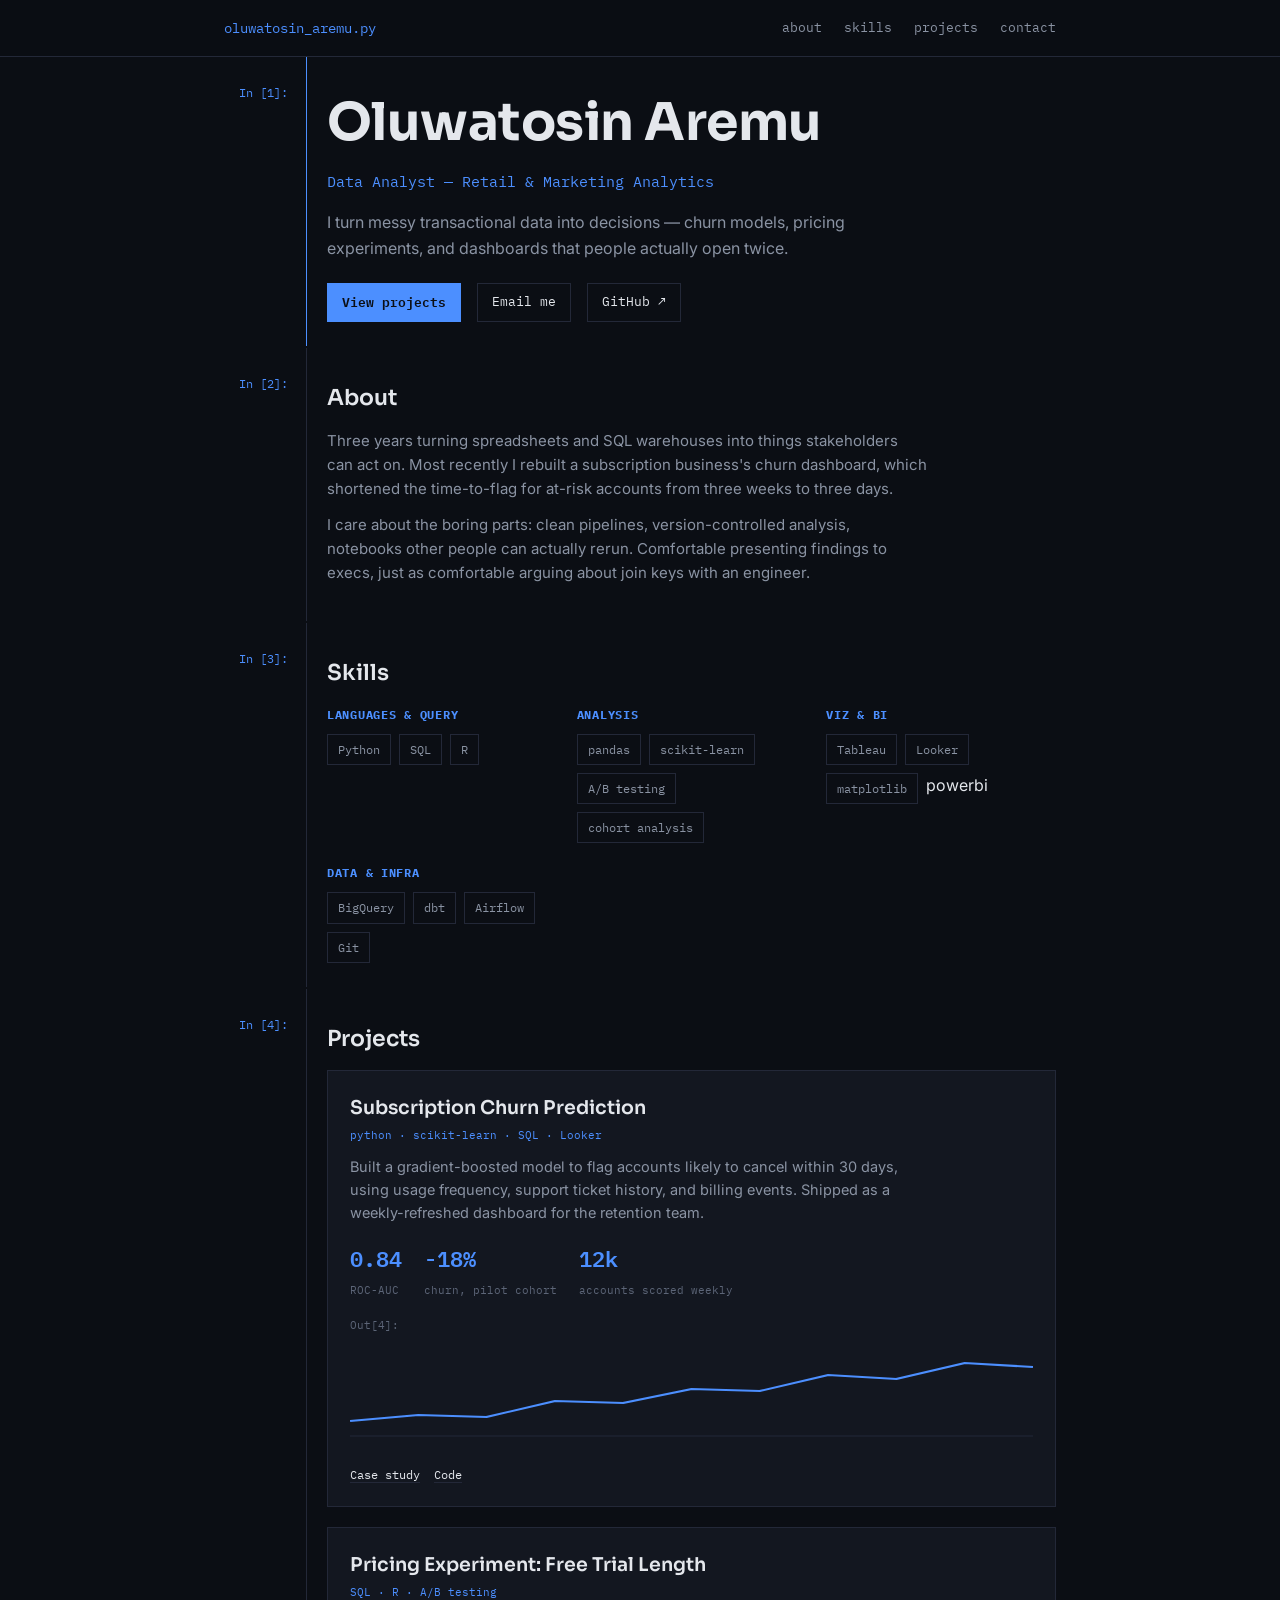
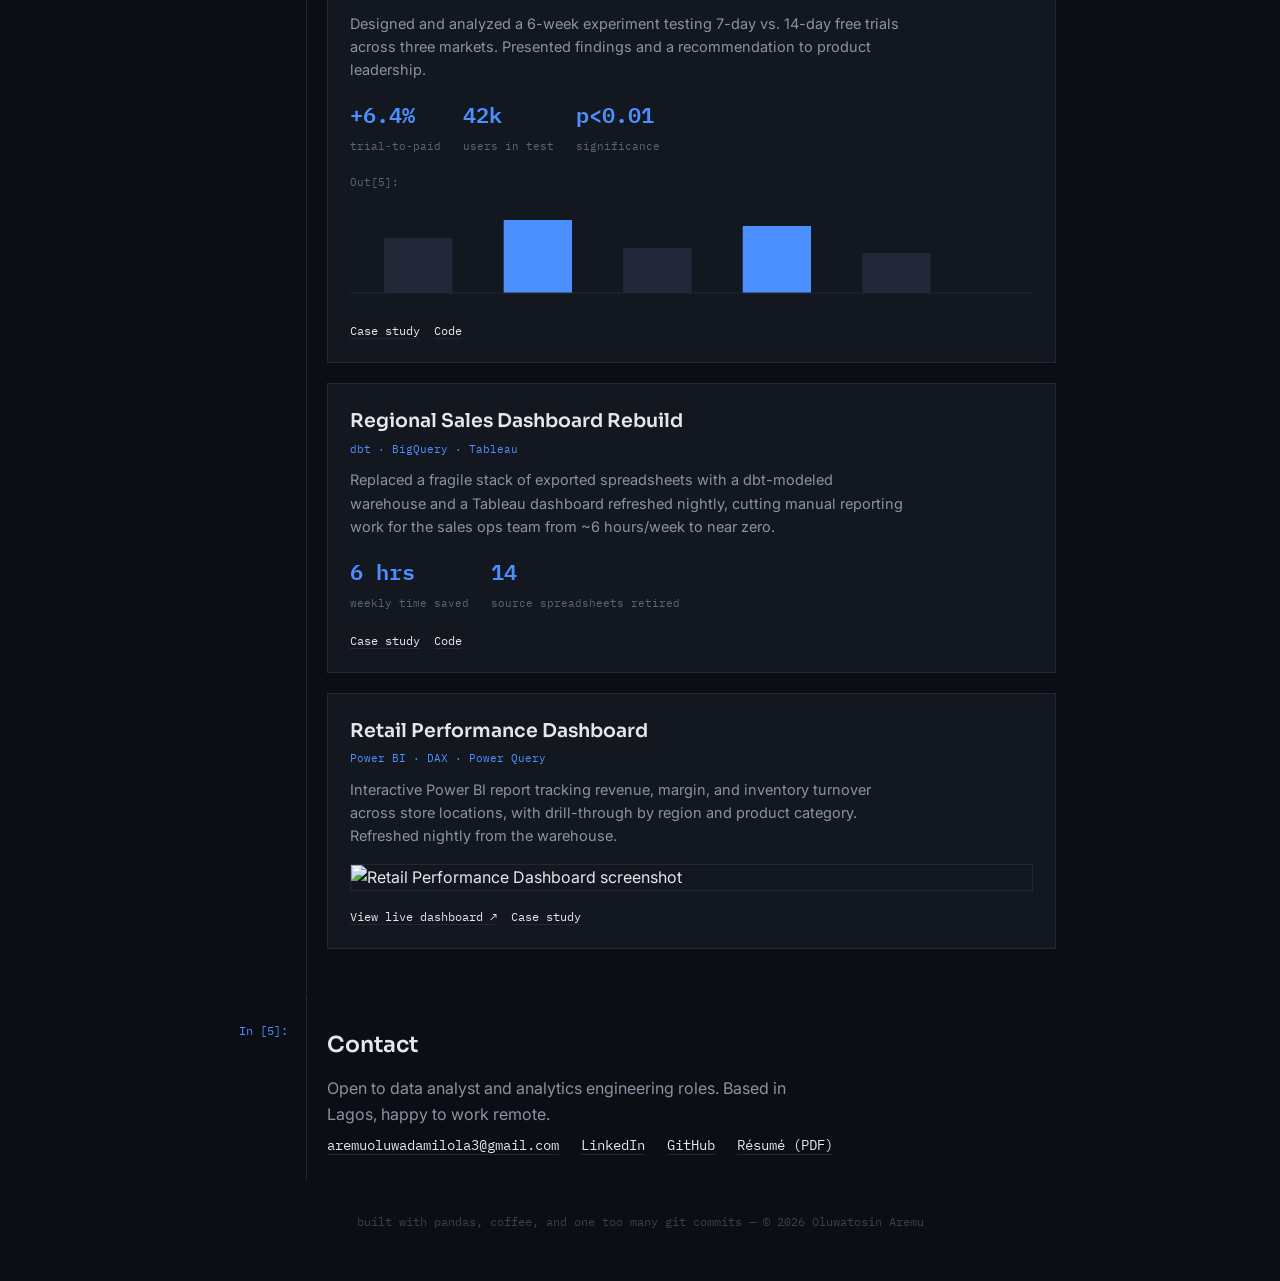
==== index.html @ 71fb9fef "Update index.html" ====
<!DOCTYPE html>
<html lang="en">
<head>
<meta charset="UTF-8">
<meta name="viewport" content="width=device-width, initial-scale=1.0">
<title>Oluwatosin Aremu — Data Analyst</title>
<link rel="preconnect" href="https://fonts.googleapis.com">
<link href="https://fonts.googleapis.com/css2?family=Sora:wght@400;500;600;700&family=Inter:wght@400;500;600&family=IBM+Plex+Mono:wght@400;500;600&display=swap" rel="stylesheet">
<style>
  :root{
    --ink:#0b0e14;
    --ink-soft:#131720;
    --paper:#e4e7ec;
    --paper-dim:#8a93a3;
    --accent:#4c8fff;
    --accent-soft:#82aeff;
    --line:#232838;
    --mono:'IBM Plex Mono', monospace;
    --disp:'Sora', sans-serif;
    --body:'Inter', sans-serif;
  }
  *{box-sizing:border-box; margin:0; padding:0;}
  html{scroll-behavior:smooth;}
  body{
    background:var(--ink);
    color:var(--paper);
    font-family:var(--body);
    line-height:1.6;
    -webkit-font-smoothing:antialiased;
  }
  a{color:inherit;}
  ::selection{background:var(--accent); color:var(--ink);}

  .wrap{max-width:880px; margin:0 auto; padding:0 24px;}

  /* ---- nav ---- */
  nav{
    position:sticky; top:0; z-index:10;
    background:rgba(11,14,20,0.92);
    backdrop-filter:blur(6px);
    border-bottom:1px solid var(--line);
  }
  nav .wrap{display:flex; justify-content:space-between; align-items:center; height:56px;}
  .brand{font-family:var(--mono); font-size:14px; color:var(--accent);}
  .navlinks{display:flex; gap:22px; font-family:var(--mono); font-size:13px;}
  .navlinks a{text-decoration:none; color:var(--paper-dim); transition:color .15s;}
  .navlinks a:hover{color:var(--accent);}

  /* ---- notebook cell shell ---- */
  .cell{
    display:grid;
    grid-template-columns:64px 1fr;
    gap:0 18px;
    margin:0 0 2px 0;
  }
  .cell-marker{
    font-family:var(--mono);
    font-size:12px;
    color:var(--accent);
    padding-top:26px;
    text-align:right;
    white-space:nowrap;
  }
  .cell-body{
    border-left:1px solid var(--line);
    padding:24px 0 24px 20px;
  }
  section{padding-top:8px;}

  /* ---- hero ---- */
  .hero .cell-body{border-left:1px solid var(--accent);}
  h1{
    font-family:var(--disp);
    font-size:clamp(32px, 5vw, 52px);
    font-weight:700;
    letter-spacing:-0.01em;
    color:var(--paper);
  }
  .role{
    font-family:var(--mono);
    color:var(--accent);
    font-size:15px;
    margin-top:6px;
  }
  .tagline{
    max-width:560px;
    margin-top:16px;
    color:var(--paper-dim);
    font-size:16px;
  }
  .hero-links{display:flex; gap:16px; margin-top:22px; font-family:var(--mono); font-size:13px;}
  .hero-links a{
    border:1px solid var(--line);
    padding:8px 14px;
    text-decoration:none;
    transition:.15s;
  }
  .hero-links a:hover{border-color:var(--accent); color:var(--accent);}
  .hero-links a.primary{background:var(--accent); color:var(--ink); border-color:var(--accent); font-weight:600;}
  .hero-links a.primary:hover{background:var(--accent-soft); border-color:var(--accent-soft); color:var(--ink);}

  .out-tag{
    font-family:var(--mono);
    font-size:11px;
    color:#5c6577;
    margin-bottom:8px;
  }

  /* ---- section headers ---- */
  h2{
    font-family:var(--disp);
    font-size:22px;
    font-weight:600;
    color:var(--paper);
    margin-bottom:14px;
  }

  /* ---- skills ---- */
  .skill-groups{display:grid; grid-template-columns:repeat(auto-fit, minmax(220px,1fr)); gap:20px;}
  .skill-group h3{
    font-family:var(--mono); font-size:12px; text-transform:uppercase; letter-spacing:.06em;
    color:var(--accent); margin-bottom:10px;
  }
  .tags{display:flex; flex-wrap:wrap; gap:8px;}
  .tag{
    font-family:var(--mono); font-size:12px;
    border:1px solid var(--line); padding:5px 10px;
    color:var(--paper-dim);
  }

  /* ---- projects ---- */
  .project{
    border:1px solid var(--line);
    padding:22px;
    margin-bottom:20px;
    background:var(--ink-soft);
  }
  .project-top{display:flex; justify-content:space-between; align-items:flex-start; gap:16px; flex-wrap:wrap;}
  .project h3{font-family:var(--disp); font-size:19px; font-weight:600;}
  .project .stack{font-family:var(--mono); font-size:11px; color:var(--accent); margin-top:4px;}
  .project p{color:var(--paper-dim); margin-top:10px; font-size:14.5px; max-width:560px;}
  .metrics{display:flex; gap:22px; margin-top:16px; flex-wrap:wrap;}
  .metric{font-family:var(--mono);}
  .metric .num{font-size:22px; color:var(--accent); font-weight:600; display:block;}
  .metric .label{font-size:11px; color:#5c6577;}
  .project-links{display:flex; gap:14px; margin-top:16px; font-family:var(--mono); font-size:12px;}
  .project-links a{text-decoration:underline; text-decoration-color:var(--line); text-underline-offset:3px;}
  .project-links a:hover{text-decoration-color:var(--accent); color:var(--accent);}
  .chart{margin-top:16px;}

  /* ---- about ---- */
  .about-text{max-width:600px; color:var(--paper-dim); font-size:15px;}
  .about-text p{margin-bottom:12px;}

  /* ---- contact ---- */
  .contact-list{display:flex; flex-wrap:wrap; gap:22px; font-family:var(--mono); font-size:14px; margin-top:6px;}
  .contact-list a{text-decoration:underline; text-decoration-color:var(--line); text-underline-offset:4px;}
  .contact-list a:hover{color:var(--accent); text-decoration-color:var(--accent);}

  footer{
    text-align:center; padding:30px 24px 50px;
    font-family:var(--mono); font-size:12px; color:#3a4051;
  }

  @media (max-width:600px){
    .cell{grid-template-columns:40px 1fr; gap:0 10px;}
    .cell-marker{font-size:10px; padding-top:22px;}
    .navlinks{gap:14px;}
  }
</style>
</head>
<body>

<nav>
  <div class="wrap">
    <div class="brand">oluwatosin_aremu.py</div>
    <div class="navlinks">
      <a href="#about">about</a>
      <a href="#skills">skills</a>
      <a href="#projects">projects</a>
      <a href="#contact">contact</a>
    </div>
  </div>
</nav>

<div class="wrap">

  <div class="cell hero">
    <div class="cell-marker">In [1]:</div>
    <div class="cell-body">
      <h1>Oluwatosin Aremu</h1>
      <div class="role">Data Analyst — Retail &amp; Marketing Analytics</div>
      <p class="tagline">I turn messy transactional data into decisions — churn models, pricing experiments, and dashboards that people actually open twice.</p>
      <div class="hero-links">
        <a class="primary" href="#projects">View projects</a>
        <a href="mailto:aremuoluwadamilola3@gmail.com">Email me</a>
        <a href="https://github.com/example" target="_blank" rel="noopener">GitHub ↗</a>
      </div>
    </div>
  </div>

  <div class="cell" id="about">
    <div class="cell-marker">In [2]:</div>
    <div class="cell-body">
      <section>
        <h2>About</h2>
        <div class="about-text">
          <p>Three years turning spreadsheets and SQL warehouses into things stakeholders can act on. Most recently I rebuilt a subscription business's churn dashboard, which shortened the time-to-flag for at-risk accounts from three weeks to three days.</p>
          <p>I care about the boring parts: clean pipelines, version-controlled analysis, notebooks other people can actually rerun. Comfortable presenting findings to execs, just as comfortable arguing about join keys with an engineer.</p>
        </div>
      </section>
    </div>
  </div>

  <div class="cell" id="skills">
    <div class="cell-marker">In [3]:</div>
    <div class="cell-body">
      <section>
        <h2>Skills</h2>
        <div class="skill-groups">
          <div class="skill-group">
            <h3>Languages &amp; Query</h3>
            <div class="tags">
              <span class="tag">Python</span>
              <span class="tag">SQL</span>
              <span class="tag">R</span>
            </div>
          </div>
          <div class="skill-group">
            <h3>Analysis</h3>
            <div class="tags">
              <span class="tag">pandas</span>
              <span class="tag">scikit-learn</span>
              <span class="tag">A/B testing</span>
              <span class="tag">cohort analysis</span>
            </div>
          </div>
          <div class="skill-group">
            <h3>Viz &amp; BI</h3>
            <div class="tags">
              <span class="tag">Tableau</span>
              <span class="tag">Looker</span>
              <span class="tag">matplotlib</span
              <span class="tag">powerbi</span>
            </div>
          </div>
          <div class="skill-group">
            <h3>Data &amp; Infra</h3>
            <div class="tags">
              <span class="tag">BigQuery</span>
              <span class="tag">dbt</span>
              <span class="tag">Airflow</span>
              <span class="tag">Git</span>
            </div>
          </div>
        </div>
      </section>
    </div>
  </div>

  <div class="cell" id="projects">
    <div class="cell-marker">In [4]:</div>
    <div class="cell-body">
      <section>
        <h2>Projects</h2>

        <div class="project">
          <div class="project-top">
            <div>
              <h3>Subscription Churn Prediction</h3>
              <div class="stack">python · scikit-learn · SQL · Looker</div>
            </div>
          </div>
          <p>Built a gradient-boosted model to flag accounts likely to cancel within 30 days, using usage frequency, support ticket history, and billing events. Shipped as a weekly-refreshed dashboard for the retention team.</p>
          <div class="metrics">
            <div class="metric"><span class="num">0.84</span><span class="label">ROC-AUC</span></div>
            <div class="metric"><span class="num">-18%</span><span class="label">churn, pilot cohort</span></div>
            <div class="metric"><span class="num">12k</span><span class="label">accounts scored weekly</span></div>
          </div>
          <div class="out-tag" style="margin-top:16px;">Out[4]:</div>
          <div class="chart">
            <svg viewBox="0 0 400 90" width="100%" height="90" preserveAspectRatio="none">
              <polyline points="0,70 40,64 80,66 120,50 160,52 200,38 240,40 280,24 320,28 360,12 400,16"
                fill="none" stroke="#4c8fff" stroke-width="2"/>
              <line x1="0" y1="85" x2="400" y2="85" stroke="#232838" stroke-width="1"/>
            </svg>
          </div>
          <div class="project-links">
            <a href="#" target="_blank" rel="noopener">Case study</a>
            <a href="#" target="_blank" rel="noopener">Code</a>
          </div>
        </div>

        <div class="project">
          <div class="project-top">
            <div>
              <h3>Pricing Experiment: Free Trial Length</h3>
              <div class="stack">SQL · R · A/B testing</div>
            </div>
          </div>
          <p>Designed and analyzed a 6-week experiment testing 7-day vs. 14-day free trials across three markets. Presented findings and a recommendation to product leadership.</p>
          <div class="metrics">
            <div class="metric"><span class="num">+6.4%</span><span class="label">trial-to-paid</span></div>
            <div class="metric"><span class="num">42k</span><span class="label">users in test</span></div>
            <div class="metric"><span class="num">p&lt;0.01</span><span class="label">significance</span></div>
          </div>
          <div class="out-tag" style="margin-top:16px;">Out[5]:</div>
          <div class="chart">
            <svg viewBox="0 0 400 90" width="100%" height="90" preserveAspectRatio="none">
              <rect x="20" y="30" width="40" height="55" fill="#232838"/>
              <rect x="90" y="12" width="40" height="73" fill="#4c8fff"/>
              <rect x="160" y="40" width="40" height="45" fill="#232838"/>
              <rect x="230" y="18" width="40" height="67" fill="#4c8fff"/>
              <rect x="300" y="45" width="40" height="40" fill="#232838"/>
              <line x1="0" y1="85" x2="400" y2="85" stroke="#232838" stroke-width="1"/>
            </svg>
          </div>
          <div class="project-links">
            <a href="#" target="_blank" rel="noopener">Case study</a>
            <a href="#" target="_blank" rel="noopener">Code</a>
          </div>
        </div>

        <div class="project">
          <div class="project-top">
            <div>
              <h3>Regional Sales Dashboard Rebuild</h3>
              <div class="stack">dbt · BigQuery · Tableau</div>
            </div>
          </div>
          <p>Replaced a fragile stack of exported spreadsheets with a dbt-modeled warehouse and a Tableau dashboard refreshed nightly, cutting manual reporting work for the sales ops team from ~6 hours/week to near zero.</p>
          <div class="metrics">
            <div class="metric"><span class="num">6 hrs</span><span class="label">weekly time saved</span></div>
            <div class="metric"><span class="num">14</span><span class="label">source spreadsheets retired</span></div>
          </div>
          <div class="project-links">
            <a href="#" target="_blank" rel="noopener">Case study</a>
            <a href="#" target="_blank" rel="noopener">Code</a>
          </div>
        </div>

        <div class="project">
          <div class="project-top">
            <div>
              <h3>Retail Performance Dashboard</h3>
              <div class="stack">Power BI · DAX · Power Query</div>
            </div>
          </div>
          <p>Interactive Power BI report tracking revenue, margin, and inventory turnover across store locations, with drill-through by region and product category. Refreshed nightly from the warehouse.</p>

          <!--
            OPTION A — Live embed:
            1. In Power BI Desktop/Service, use File > Publish to web
            2. Copy the <iframe> embed code Power BI gives you
            3. Paste it here, replacing the placeholder div below
            Note: Publish to web makes the report fully public — only use with non-sensitive/sample data.
          -->
          <div class="chart">
            <img
              src="images/retail-dashboard.png"
              alt="Retail Performance Dashboard screenshot"
              style="width:100%; border:1px solid var(--line); display:block;"
            >
          </div>
          <!--
            <iframe
              title="Retail Performance Dashboard"
              width="100%"
              height="400"
              src="PASTE_YOUR_PUBLISH_TO_WEB_URL_HERE"
              frameborder="0"
              allowFullScreen="true">
            </iframe>
          -->

          <div class="project-links">
            <a href="PASTE_YOUR_PUBLISH_TO_WEB_URL_HERE" target="_blank" rel="noopener">View live dashboard ↗</a>
            <a href="#" target="_blank" rel="noopener">Case study</a>
          </div>
        </div>

      </section>
    </div>
  </div>

  <div class="cell" id="contact">
    <div class="cell-marker">In [5]:</div>
    <div class="cell-body">
      <section>
        <h2>Contact</h2>
        <p style="color:var(--paper-dim); max-width:500px;">Open to data analyst and analytics engineering roles. Based in Lagos, happy to work remote.</p>
        <div class="contact-list">
          <a href="mailto:aremuoluwadamilola3@gmail.com">aremuoluwadamilola3@gmail.com</a>
          <a href="https://linkedin.com/in/example" target="_blank" rel="noopener">LinkedIn</a>
          <a href="https://github.com/example" target="_blank" rel="noopener">GitHub</a>
          <a href="#" target="_blank" rel="noopener">Résumé (PDF)</a>
        </div>
      </section>
    </div>
  </div>

</div>

<footer>built with pandas, coffee, and one too many git commits — © 2026 Oluwatosin Aremu</footer>

</body>
</html>
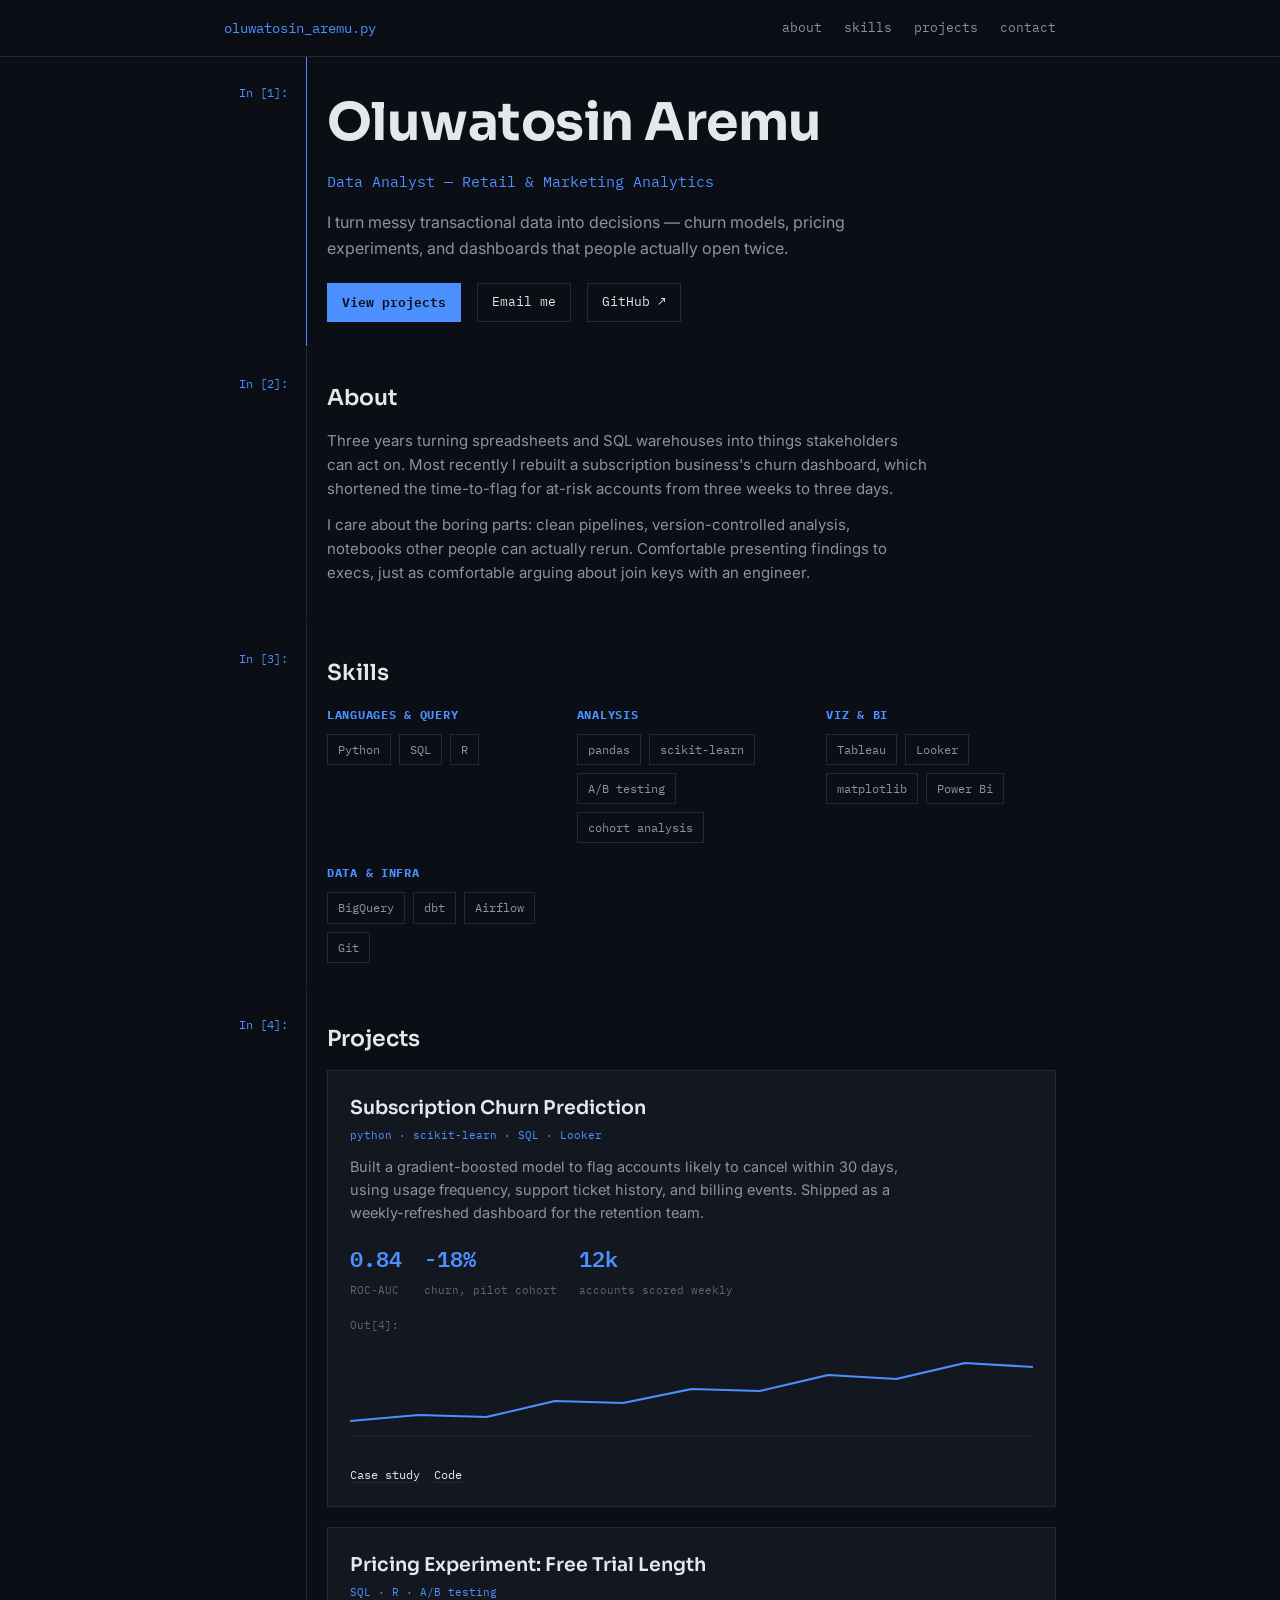
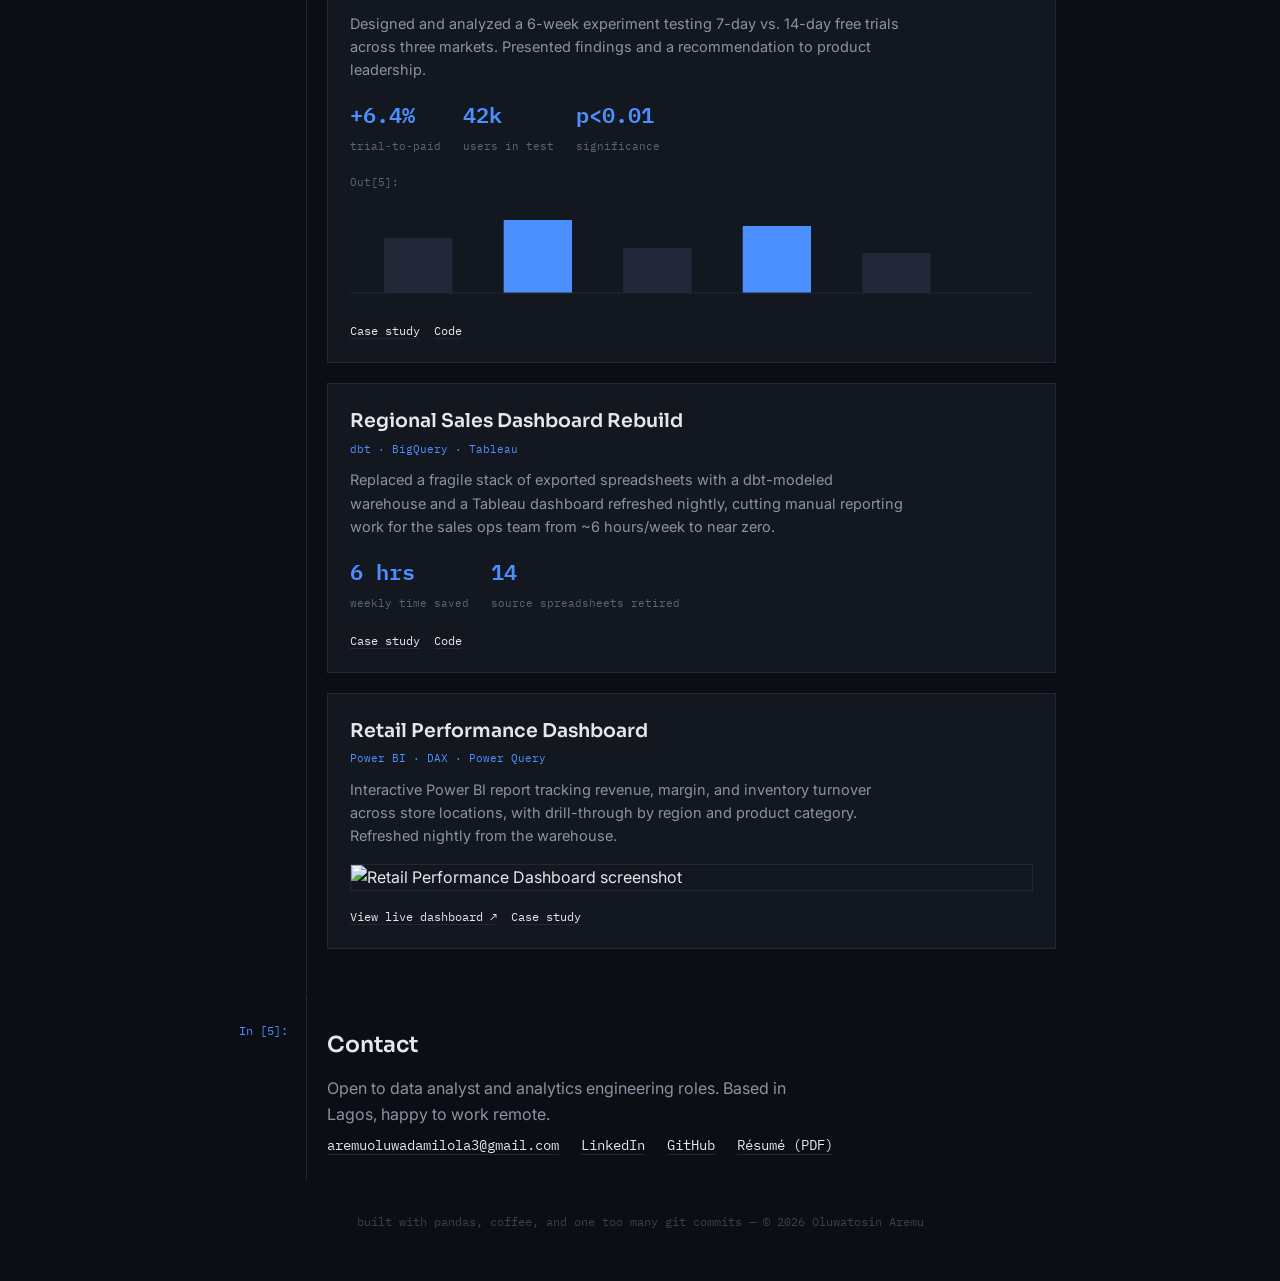
==== commit 2c1501a5: "Update index.html" ====
--- a/index.html
+++ b/index.html
@@ -240,8 +240,8 @@
             <div class="tags">
               <span class="tag">Tableau</span>
               <span class="tag">Looker</span>
-              <span class="tag">matplotlib</span
-              <span class="tag">powerbi</span>
+              <span class="tag">matplotlib</span>
+              <span class="tag">Power Bi</span>
             </div>
           </div>
           <div class="skill-group">
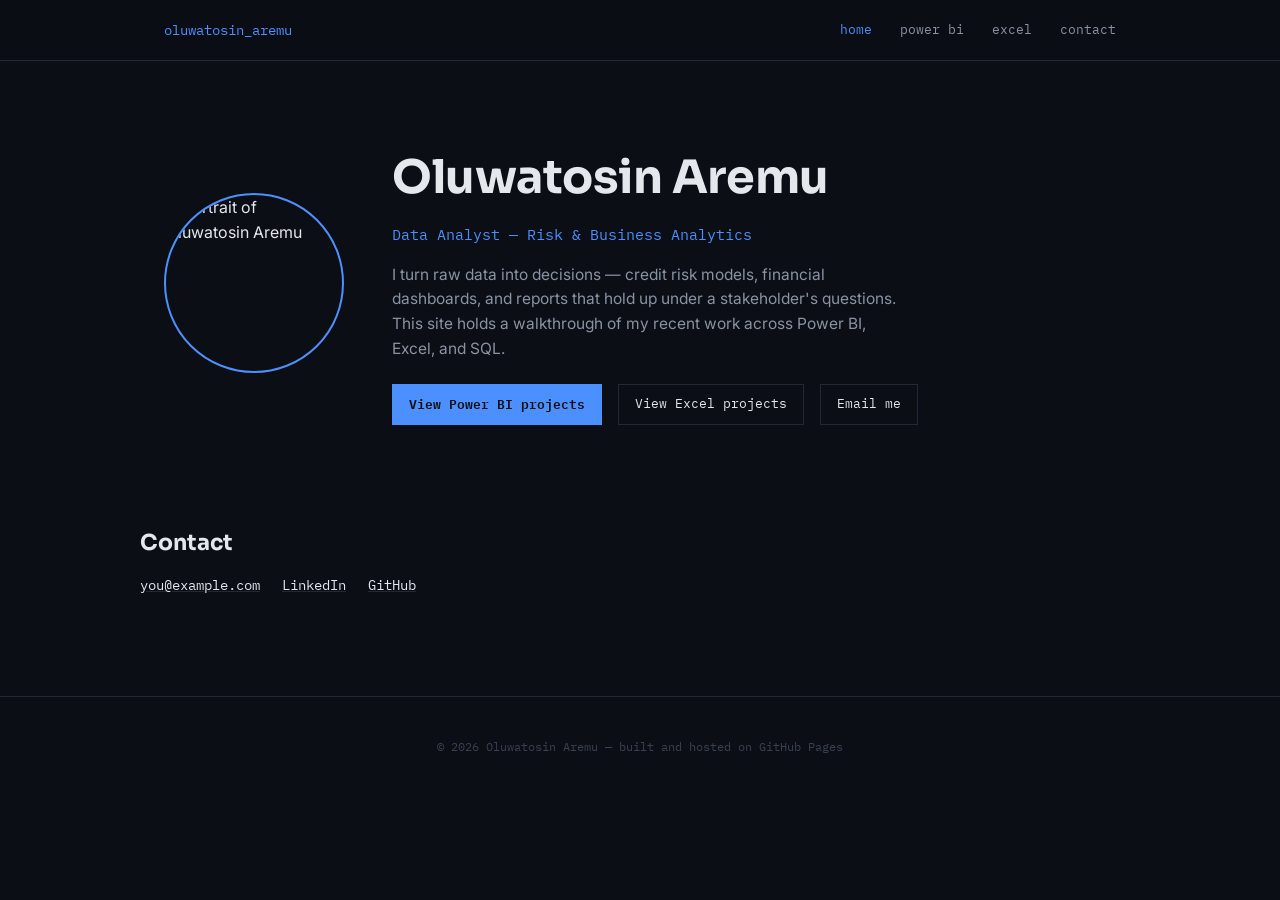
==== commit 46ce4cf8: "Add files via upload" ====
--- a/index.html
+++ b/index.html
@@ -6,402 +6,52 @@
 <title>Oluwatosin Aremu — Data Analyst</title>
 <link rel="preconnect" href="https://fonts.googleapis.com">
 <link href="https://fonts.googleapis.com/css2?family=Sora:wght@400;500;600;700&family=Inter:wght@400;500;600&family=IBM+Plex+Mono:wght@400;500;600&display=swap" rel="stylesheet">
-<style>
-  :root{
-    --ink:#0b0e14;
-    --ink-soft:#131720;
-    --paper:#e4e7ec;
-    --paper-dim:#8a93a3;
-    --accent:#4c8fff;
-    --accent-soft:#82aeff;
-    --line:#232838;
-    --mono:'IBM Plex Mono', monospace;
-    --disp:'Sora', sans-serif;
-    --body:'Inter', sans-serif;
-  }
-  *{box-sizing:border-box; margin:0; padding:0;}
-  html{scroll-behavior:smooth;}
-  body{
-    background:var(--ink);
-    color:var(--paper);
-    font-family:var(--body);
-    line-height:1.6;
-    -webkit-font-smoothing:antialiased;
-  }
-  a{color:inherit;}
-  ::selection{background:var(--accent); color:var(--ink);}
-
-  .wrap{max-width:880px; margin:0 auto; padding:0 24px;}
-
-  /* ---- nav ---- */
-  nav{
-    position:sticky; top:0; z-index:10;
-    background:rgba(11,14,20,0.92);
-    backdrop-filter:blur(6px);
-    border-bottom:1px solid var(--line);
-  }
-  nav .wrap{display:flex; justify-content:space-between; align-items:center; height:56px;}
-  .brand{font-family:var(--mono); font-size:14px; color:var(--accent);}
-  .navlinks{display:flex; gap:22px; font-family:var(--mono); font-size:13px;}
-  .navlinks a{text-decoration:none; color:var(--paper-dim); transition:color .15s;}
-  .navlinks a:hover{color:var(--accent);}
-
-  /* ---- notebook cell shell ---- */
-  .cell{
-    display:grid;
-    grid-template-columns:64px 1fr;
-    gap:0 18px;
-    margin:0 0 2px 0;
-  }
-  .cell-marker{
-    font-family:var(--mono);
-    font-size:12px;
-    color:var(--accent);
-    padding-top:26px;
-    text-align:right;
-    white-space:nowrap;
-  }
-  .cell-body{
-    border-left:1px solid var(--line);
-    padding:24px 0 24px 20px;
-  }
-  section{padding-top:8px;}
-
-  /* ---- hero ---- */
-  .hero .cell-body{border-left:1px solid var(--accent);}
-  h1{
-    font-family:var(--disp);
-    font-size:clamp(32px, 5vw, 52px);
-    font-weight:700;
-    letter-spacing:-0.01em;
-    color:var(--paper);
-  }
-  .role{
-    font-family:var(--mono);
-    color:var(--accent);
-    font-size:15px;
-    margin-top:6px;
-  }
-  .tagline{
-    max-width:560px;
-    margin-top:16px;
-    color:var(--paper-dim);
-    font-size:16px;
-  }
-  .hero-links{display:flex; gap:16px; margin-top:22px; font-family:var(--mono); font-size:13px;}
-  .hero-links a{
-    border:1px solid var(--line);
-    padding:8px 14px;
-    text-decoration:none;
-    transition:.15s;
-  }
-  .hero-links a:hover{border-color:var(--accent); color:var(--accent);}
-  .hero-links a.primary{background:var(--accent); color:var(--ink); border-color:var(--accent); font-weight:600;}
-  .hero-links a.primary:hover{background:var(--accent-soft); border-color:var(--accent-soft); color:var(--ink);}
-
-  .out-tag{
-    font-family:var(--mono);
-    font-size:11px;
-    color:#5c6577;
-    margin-bottom:8px;
-  }
-
-  /* ---- section headers ---- */
-  h2{
-    font-family:var(--disp);
-    font-size:22px;
-    font-weight:600;
-    color:var(--paper);
-    margin-bottom:14px;
-  }
-
-  /* ---- skills ---- */
-  .skill-groups{display:grid; grid-template-columns:repeat(auto-fit, minmax(220px,1fr)); gap:20px;}
-  .skill-group h3{
-    font-family:var(--mono); font-size:12px; text-transform:uppercase; letter-spacing:.06em;
-    color:var(--accent); margin-bottom:10px;
-  }
-  .tags{display:flex; flex-wrap:wrap; gap:8px;}
-  .tag{
-    font-family:var(--mono); font-size:12px;
-    border:1px solid var(--line); padding:5px 10px;
-    color:var(--paper-dim);
-  }
-
-  /* ---- projects ---- */
-  .project{
-    border:1px solid var(--line);
-    padding:22px;
-    margin-bottom:20px;
-    background:var(--ink-soft);
-  }
-  .project-top{display:flex; justify-content:space-between; align-items:flex-start; gap:16px; flex-wrap:wrap;}
-  .project h3{font-family:var(--disp); font-size:19px; font-weight:600;}
-  .project .stack{font-family:var(--mono); font-size:11px; color:var(--accent); margin-top:4px;}
-  .project p{color:var(--paper-dim); margin-top:10px; font-size:14.5px; max-width:560px;}
-  .metrics{display:flex; gap:22px; margin-top:16px; flex-wrap:wrap;}
-  .metric{font-family:var(--mono);}
-  .metric .num{font-size:22px; color:var(--accent); font-weight:600; display:block;}
-  .metric .label{font-size:11px; color:#5c6577;}
-  .project-links{display:flex; gap:14px; margin-top:16px; font-family:var(--mono); font-size:12px;}
-  .project-links a{text-decoration:underline; text-decoration-color:var(--line); text-underline-offset:3px;}
-  .project-links a:hover{text-decoration-color:var(--accent); color:var(--accent);}
-  .chart{margin-top:16px;}
-
-  /* ---- about ---- */
-  .about-text{max-width:600px; color:var(--paper-dim); font-size:15px;}
-  .about-text p{margin-bottom:12px;}
-
-  /* ---- contact ---- */
-  .contact-list{display:flex; flex-wrap:wrap; gap:22px; font-family:var(--mono); font-size:14px; margin-top:6px;}
-  .contact-list a{text-decoration:underline; text-decoration-color:var(--line); text-underline-offset:4px;}
-  .contact-list a:hover{color:var(--accent); text-decoration-color:var(--accent);}
-
-  footer{
-    text-align:center; padding:30px 24px 50px;
-    font-family:var(--mono); font-size:12px; color:#3a4051;
-  }
-
-  @media (max-width:600px){
-    .cell{grid-template-columns:40px 1fr; gap:0 10px;}
-    .cell-marker{font-size:10px; padding-top:22px;}
-    .navlinks{gap:14px;}
-  }
-</style>
+<link rel="stylesheet" href="styles.css">
 </head>
 <body>
 
 <nav>
-  <div class="wrap">
-    <div class="brand">oluwatosin_aremu.py</div>
+  <div class="wrap navbar">
+    <div class="brand">oluwatosin_aremu</div>
     <div class="navlinks">
-      <a href="#about">about</a>
-      <a href="#skills">skills</a>
-      <a href="#projects">projects</a>
-      <a href="#contact">contact</a>
+      <a href="index.html" class="active">home</a>
+      <a href="power-bi.html">power bi</a>
+      <a href="excel.html">excel</a>
+      <a href="index.html#contact">contact</a>
     </div>
   </div>
 </nav>
 
 <div class="wrap">
-
-  <div class="cell hero">
-    <div class="cell-marker">In [1]:</div>
-    <div class="cell-body">
+  <div class="hero">
+    <img class="hero-photo" src="images/profile.jpg" alt="Portrait of Oluwatosin Aremu">
+    <div>
       <h1>Oluwatosin Aremu</h1>
-      <div class="role">Data Analyst — Retail &amp; Marketing Analytics</div>
-      <p class="tagline">I turn messy transactional data into decisions — churn models, pricing experiments, and dashboards that people actually open twice.</p>
+      <div class="role">Data Analyst — Risk &amp; Business Analytics</div>
+      <p class="bio">
+        I turn raw data into decisions — credit risk models, financial dashboards,
+        and reports that hold up under a stakeholder's questions. This site holds
+        a walkthrough of my recent work across Power BI, Excel, and SQL.
+      </p>
       <div class="hero-links">
-        <a class="primary" href="#projects">View projects</a>
-        <a href="mailto:aremuoluwadamilola3@gmail.com">Email me</a>
-        <a href="https://github.com/example" target="_blank" rel="noopener">GitHub ↗</a>
+        <a class="primary" href="power-bi.html">View Power BI projects</a>
+        <a href="excel.html">View Excel projects</a>
+        <a href="mailto:you@example.com">Email me</a>
       </div>
     </div>
   </div>
-
-  <div class="cell" id="about">
-    <div class="cell-marker">In [2]:</div>
-    <div class="cell-body">
-      <section>
-        <h2>About</h2>
-        <div class="about-text">
-          <p>Three years turning spreadsheets and SQL warehouses into things stakeholders can act on. Most recently I rebuilt a subscription business's churn dashboard, which shortened the time-to-flag for at-risk accounts from three weeks to three days.</p>
-          <p>I care about the boring parts: clean pipelines, version-controlled analysis, notebooks other people can actually rerun. Comfortable presenting findings to execs, just as comfortable arguing about join keys with an engineer.</p>
-        </div>
-      </section>
-    </div>
-  </div>
-
-  <div class="cell" id="skills">
-    <div class="cell-marker">In [3]:</div>
-    <div class="cell-body">
-      <section>
-        <h2>Skills</h2>
-        <div class="skill-groups">
-          <div class="skill-group">
-            <h3>Languages &amp; Query</h3>
-            <div class="tags">
-              <span class="tag">Python</span>
-              <span class="tag">SQL</span>
-              <span class="tag">R</span>
-            </div>
-          </div>
-          <div class="skill-group">
-            <h3>Analysis</h3>
-            <div class="tags">
-              <span class="tag">pandas</span>
-              <span class="tag">scikit-learn</span>
-              <span class="tag">A/B testing</span>
-              <span class="tag">cohort analysis</span>
-            </div>
-          </div>
-          <div class="skill-group">
-            <h3>Viz &amp; BI</h3>
-            <div class="tags">
-              <span class="tag">Tableau</span>
-              <span class="tag">Looker</span>
-              <span class="tag">matplotlib</span>
-              <span class="tag">Power Bi</span>
-            </div>
-          </div>
-          <div class="skill-group">
-            <h3>Data &amp; Infra</h3>
-            <div class="tags">
-              <span class="tag">BigQuery</span>
-              <span class="tag">dbt</span>
-              <span class="tag">Airflow</span>
-              <span class="tag">Git</span>
-            </div>
-          </div>
-        </div>
-      </section>
-    </div>
-  </div>
-
-  <div class="cell" id="projects">
-    <div class="cell-marker">In [4]:</div>
-    <div class="cell-body">
-      <section>
-        <h2>Projects</h2>
-
-        <div class="project">
-          <div class="project-top">
-            <div>
-              <h3>Subscription Churn Prediction</h3>
-              <div class="stack">python · scikit-learn · SQL · Looker</div>
-            </div>
-          </div>
-          <p>Built a gradient-boosted model to flag accounts likely to cancel within 30 days, using usage frequency, support ticket history, and billing events. Shipped as a weekly-refreshed dashboard for the retention team.</p>
-          <div class="metrics">
-            <div class="metric"><span class="num">0.84</span><span class="label">ROC-AUC</span></div>
-            <div class="metric"><span class="num">-18%</span><span class="label">churn, pilot cohort</span></div>
-            <div class="metric"><span class="num">12k</span><span class="label">accounts scored weekly</span></div>
-          </div>
-          <div class="out-tag" style="margin-top:16px;">Out[4]:</div>
-          <div class="chart">
-            <svg viewBox="0 0 400 90" width="100%" height="90" preserveAspectRatio="none">
-              <polyline points="0,70 40,64 80,66 120,50 160,52 200,38 240,40 280,24 320,28 360,12 400,16"
-                fill="none" stroke="#4c8fff" stroke-width="2"/>
-              <line x1="0" y1="85" x2="400" y2="85" stroke="#232838" stroke-width="1"/>
-            </svg>
-          </div>
-          <div class="project-links">
-            <a href="#" target="_blank" rel="noopener">Case study</a>
-            <a href="#" target="_blank" rel="noopener">Code</a>
-          </div>
-        </div>
-
-        <div class="project">
-          <div class="project-top">
-            <div>
-              <h3>Pricing Experiment: Free Trial Length</h3>
-              <div class="stack">SQL · R · A/B testing</div>
-            </div>
-          </div>
-          <p>Designed and analyzed a 6-week experiment testing 7-day vs. 14-day free trials across three markets. Presented findings and a recommendation to product leadership.</p>
-          <div class="metrics">
-            <div class="metric"><span class="num">+6.4%</span><span class="label">trial-to-paid</span></div>
-            <div class="metric"><span class="num">42k</span><span class="label">users in test</span></div>
-            <div class="metric"><span class="num">p&lt;0.01</span><span class="label">significance</span></div>
-          </div>
-          <div class="out-tag" style="margin-top:16px;">Out[5]:</div>
-          <div class="chart">
-            <svg viewBox="0 0 400 90" width="100%" height="90" preserveAspectRatio="none">
-              <rect x="20" y="30" width="40" height="55" fill="#232838"/>
-              <rect x="90" y="12" width="40" height="73" fill="#4c8fff"/>
-              <rect x="160" y="40" width="40" height="45" fill="#232838"/>
-              <rect x="230" y="18" width="40" height="67" fill="#4c8fff"/>
-              <rect x="300" y="45" width="40" height="40" fill="#232838"/>
-              <line x1="0" y1="85" x2="400" y2="85" stroke="#232838" stroke-width="1"/>
-            </svg>
-          </div>
-          <div class="project-links">
-            <a href="#" target="_blank" rel="noopener">Case study</a>
-            <a href="#" target="_blank" rel="noopener">Code</a>
-          </div>
-        </div>
-
-        <div class="project">
-          <div class="project-top">
-            <div>
-              <h3>Regional Sales Dashboard Rebuild</h3>
-              <div class="stack">dbt · BigQuery · Tableau</div>
-            </div>
-          </div>
-          <p>Replaced a fragile stack of exported spreadsheets with a dbt-modeled warehouse and a Tableau dashboard refreshed nightly, cutting manual reporting work for the sales ops team from ~6 hours/week to near zero.</p>
-          <div class="metrics">
-            <div class="metric"><span class="num">6 hrs</span><span class="label">weekly time saved</span></div>
-            <div class="metric"><span class="num">14</span><span class="label">source spreadsheets retired</span></div>
-          </div>
-          <div class="project-links">
-            <a href="#" target="_blank" rel="noopener">Case study</a>
-            <a href="#" target="_blank" rel="noopener">Code</a>
-          </div>
-        </div>
-
-        <div class="project">
-          <div class="project-top">
-            <div>
-              <h3>Retail Performance Dashboard</h3>
-              <div class="stack">Power BI · DAX · Power Query</div>
-            </div>
-          </div>
-          <p>Interactive Power BI report tracking revenue, margin, and inventory turnover across store locations, with drill-through by region and product category. Refreshed nightly from the warehouse.</p>
-
-          <!--
-            OPTION A — Live embed:
-            1. In Power BI Desktop/Service, use File > Publish to web
-            2. Copy the <iframe> embed code Power BI gives you
-            3. Paste it here, replacing the placeholder div below
-            Note: Publish to web makes the report fully public — only use with non-sensitive/sample data.
-          -->
-          <div class="chart">
-            <img
-              src="images/retail-dashboard.png"
-              alt="Retail Performance Dashboard screenshot"
-              style="width:100%; border:1px solid var(--line); display:block;"
-            >
-          </div>
-          <!--
-            <iframe
-              title="Retail Performance Dashboard"
-              width="100%"
-              height="400"
-              src="PASTE_YOUR_PUBLISH_TO_WEB_URL_HERE"
-              frameborder="0"
-              allowFullScreen="true">
-            </iframe>
-          -->
-
-          <div class="project-links">
-            <a href="PASTE_YOUR_PUBLISH_TO_WEB_URL_HERE" target="_blank" rel="noopener">View live dashboard ↗</a>
-            <a href="#" target="_blank" rel="noopener">Case study</a>
-          </div>
-        </div>
-
-      </section>
-    </div>
-  </div>
-
-  <div class="cell" id="contact">
-    <div class="cell-marker">In [5]:</div>
-    <div class="cell-body">
-      <section>
-        <h2>Contact</h2>
-        <p style="color:var(--paper-dim); max-width:500px;">Open to data analyst and analytics engineering roles. Based in Lagos, happy to work remote.</p>
-        <div class="contact-list">
-          <a href="mailto:aremuoluwadamilola3@gmail.com">aremuoluwadamilola3@gmail.com</a>
-          <a href="https://linkedin.com/in/example" target="_blank" rel="noopener">LinkedIn</a>
-          <a href="https://github.com/example" target="_blank" rel="noopener">GitHub</a>
-          <a href="#" target="_blank" rel="noopener">Résumé (PDF)</a>
-        </div>
-      </section>
-    </div>
-  </div>
-
 </div>
 
-<footer>built with pandas, coffee, and one too many git commits — © 2026 Oluwatosin Aremu</footer>
+<div class="wrap" id="contact" style="padding:40px 0 60px;">
+  <h2 style="font-family:var(--disp); font-size:22px; margin-bottom:14px;">Contact</h2>
+  <div style="display:flex; gap:22px; flex-wrap:wrap; font-family:var(--mono); font-size:14px;">
+    <a href="mailto:you@example.com" style="text-decoration:underline; text-decoration-color:var(--line);">you@example.com</a>
+    <a href="https://linkedin.com/in/example" target="_blank" rel="noopener" style="text-decoration:underline; text-decoration-color:var(--line);">LinkedIn</a>
+    <a href="https://github.com/theoluwatosindamilola" target="_blank" rel="noopener" style="text-decoration:underline; text-decoration-color:var(--line);">GitHub</a>
+  </div>
+</div>
+
+<footer>© 2026 Oluwatosin Aremu — built and hosted on GitHub Pages</footer>
 
 </body>
 </html>
--- a/styles.css
+++ b/styles.css
@@ -0,0 +1,119 @@
+:root{
+  --ink:#0b0e14;
+  --ink-soft:#131720;
+  --paper:#e4e7ec;
+  --paper-dim:#8a93a3;
+  --accent:#4c8fff;
+  --accent-soft:#82aeff;
+  --line:#232838;
+  --mono:'IBM Plex Mono', monospace;
+  --disp:'Sora', sans-serif;
+  --body:'Inter', sans-serif;
+}
+*{box-sizing:border-box; margin:0; padding:0;}
+html{scroll-behavior:smooth;}
+body{
+  background:var(--ink);
+  color:var(--paper);
+  font-family:var(--body);
+  line-height:1.6;
+  -webkit-font-smoothing:antialiased;
+}
+a{color:inherit; text-decoration:none;}
+img{max-width:100%; display:block;}
+::selection{background:var(--accent); color:var(--ink);}
+
+.wrap{max-width:1000px; margin:0 auto; padding:0 24px;}
+
+/* ---- nav ---- */
+nav{
+  position:sticky; top:0; z-index:10;
+  background:rgba(11,14,20,0.92);
+  backdrop-filter:blur(6px);
+  border-bottom:1px solid var(--line);
+}
+.navbar{display:flex; justify-content:space-between; align-items:center; height:60px;}
+.brand{font-family:var(--mono); font-size:14px; color:var(--accent);}
+.navlinks{display:flex; gap:28px; font-family:var(--mono); font-size:13px;}
+.navlinks a{color:var(--paper-dim); transition:color .15s;}
+.navlinks a:hover, .navlinks a.active{color:var(--accent);}
+
+/* ---- hero (home page) ---- */
+.hero{
+  display:flex; align-items:center; gap:48px;
+  padding:80px 0 60px;
+  flex-wrap:wrap;
+}
+.hero-photo{
+  width:180px; height:180px; border-radius:50%;
+  object-fit:cover; border:2px solid var(--accent);
+  flex-shrink:0;
+}
+h1{font-family:var(--disp); font-size:clamp(30px,5vw,46px); font-weight:700; letter-spacing:-0.01em;}
+.role{font-family:var(--mono); color:var(--accent); font-size:15px; margin-top:8px;}
+.bio{max-width:520px; margin-top:16px; color:var(--paper-dim); font-size:15.5px;}
+.hero-links{display:flex; gap:16px; margin-top:22px; font-family:var(--mono); font-size:13px; flex-wrap:wrap;}
+.hero-links a{border:1px solid var(--line); padding:9px 16px; transition:.15s;}
+.hero-links a:hover{border-color:var(--accent); color:var(--accent);}
+.hero-links a.primary{background:var(--accent); color:var(--ink); border-color:var(--accent); font-weight:600;}
+.hero-links a.primary:hover{background:var(--accent-soft); border-color:var(--accent-soft); color:var(--ink);}
+
+/* ---- tool page grid ---- */
+.page-header{padding:60px 0 10px;}
+.page-header h2{font-family:var(--disp); font-size:30px; font-weight:700;}
+.page-header p{color:var(--paper-dim); margin-top:8px; max-width:520px;}
+
+.card-grid{
+  display:grid; grid-template-columns:repeat(auto-fit, minmax(260px,1fr));
+  gap:24px; padding:40px 0 80px;
+}
+.card{
+  background:var(--ink-soft); border:1px solid var(--line);
+  overflow:hidden; transition:border-color .15s, transform .15s;
+  display:block;
+}
+.card:hover{border-color:var(--accent); transform:translateY(-2px);}
+.card-cover{
+  width:100%; aspect-ratio:16/10; object-fit:cover;
+  background:linear-gradient(135deg, var(--ink-soft), var(--line));
+}
+.card-body{padding:18px 20px;}
+.card-body h3{font-family:var(--disp); font-size:17px; font-weight:600;}
+.card-body .stack{font-family:var(--mono); font-size:11px; color:var(--accent); margin-top:6px;}
+.card-body p{font-size:13.5px; color:var(--paper-dim); margin-top:10px;}
+
+/* ---- project detail page ---- */
+.detail-header{padding:60px 0 20px;}
+.detail-header .stack{font-family:var(--mono); font-size:12px; color:var(--accent); margin-top:8px;}
+.detail-header h2{font-family:var(--disp); font-size:32px; font-weight:700; margin-top:8px;}
+.detail-cover{width:100%; border:1px solid var(--line); margin:24px 0;}
+.detail-links{display:flex; gap:16px; margin:20px 0 40px; font-family:var(--mono); font-size:13px; flex-wrap:wrap;}
+.detail-links a{border:1px solid var(--line); padding:9px 16px;}
+.detail-links a.primary{background:var(--accent); color:var(--ink); border-color:var(--accent); font-weight:600;}
+.detail-links a:hover{border-color:var(--accent); color:var(--accent);}
+.detail-links a.primary:hover{background:var(--accent-soft); color:var(--ink);}
+
+.report{max-width:760px; padding-bottom:80px;}
+.report h3{font-family:var(--disp); font-size:20px; margin:36px 0 12px;}
+.report h4{font-family:var(--disp); font-size:16px; margin:24px 0 8px; color:var(--accent);}
+.report p{color:var(--paper-dim); font-size:15px; margin-bottom:14px;}
+.report ul{margin:0 0 14px 20px; color:var(--paper-dim); font-size:15px;}
+.report li{margin-bottom:6px;}
+.report strong{color:var(--paper);}
+
+.kpi-grid{display:grid; grid-template-columns:repeat(auto-fit,minmax(150px,1fr)); gap:14px; margin:20px 0 30px;}
+.kpi{border:1px solid var(--line); padding:16px; background:var(--ink-soft);}
+.kpi .label{font-family:var(--mono); font-size:10.5px; color:var(--paper-dim); text-transform:uppercase; letter-spacing:.05em;}
+.kpi .value{font-family:var(--disp); font-size:24px; font-weight:700; color:var(--accent); margin-top:6px;}
+.kpi .sub{font-family:var(--mono); font-size:11px; color:#5c6577; margin-top:4px;}
+
+.rec-table{width:100%; border-collapse:collapse; margin:16px 0 30px;}
+.rec-table td{border:1px solid var(--line); padding:12px 14px; font-size:14px; vertical-align:top;}
+.rec-table td:first-child{font-family:var(--mono); font-size:11px; font-weight:600; color:var(--accent); white-space:nowrap; width:90px;}
+
+footer{text-align:center; padding:40px 24px 60px; font-family:var(--mono); font-size:12px; color:#3a4051; border-top:1px solid var(--line); margin-top:40px;}
+
+@media (max-width:600px){
+  .hero{flex-direction:column; text-align:center; padding-top:50px;}
+  .navlinks{gap:16px;}
+}
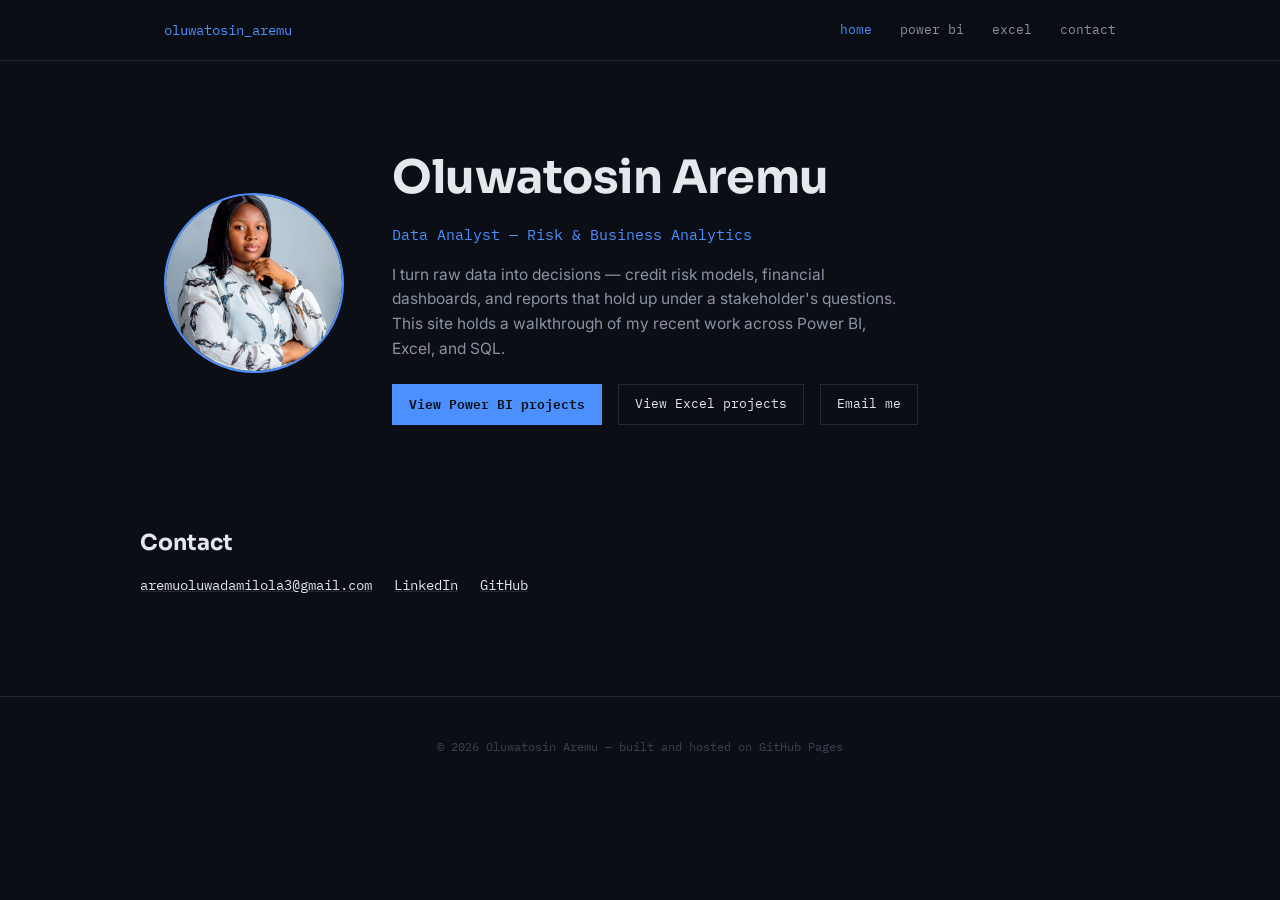
==== commit 7fd72ce4: "Update index.html" ====
--- a/index.html
+++ b/index.html
@@ -36,7 +36,7 @@
       <div class="hero-links">
         <a class="primary" href="power-bi.html">View Power BI projects</a>
         <a href="excel.html">View Excel projects</a>
-        <a href="mailto:you@example.com">Email me</a>
+        <a href="mailto:aremuoluwadamilola3@gmail.com">Email me</a>
       </div>
     </div>
   </div>
@@ -45,8 +45,8 @@
 <div class="wrap" id="contact" style="padding:40px 0 60px;">
   <h2 style="font-family:var(--disp); font-size:22px; margin-bottom:14px;">Contact</h2>
   <div style="display:flex; gap:22px; flex-wrap:wrap; font-family:var(--mono); font-size:14px;">
-    <a href="mailto:you@example.com" style="text-decoration:underline; text-decoration-color:var(--line);">you@example.com</a>
-    <a href="https://linkedin.com/in/example" target="_blank" rel="noopener" style="text-decoration:underline; text-decoration-color:var(--line);">LinkedIn</a>
+    <a href="mailto:aremuoluwadamilola3@gmail.com" style="text-decoration:underline; text-decoration-color:var(--line);">aremuoluwadamilola3@gmail.com</a>
+    <a href="https://www.linkedin.com/in/aremu-oluwatosin-ab5521235/" target="_blank" rel="noopener" style="text-decoration:underline; text-decoration-color:var(--line);">LinkedIn</a>
     <a href="https://github.com/theoluwatosindamilola" target="_blank" rel="noopener" style="text-decoration:underline; text-decoration-color:var(--line);">GitHub</a>
   </div>
 </div>
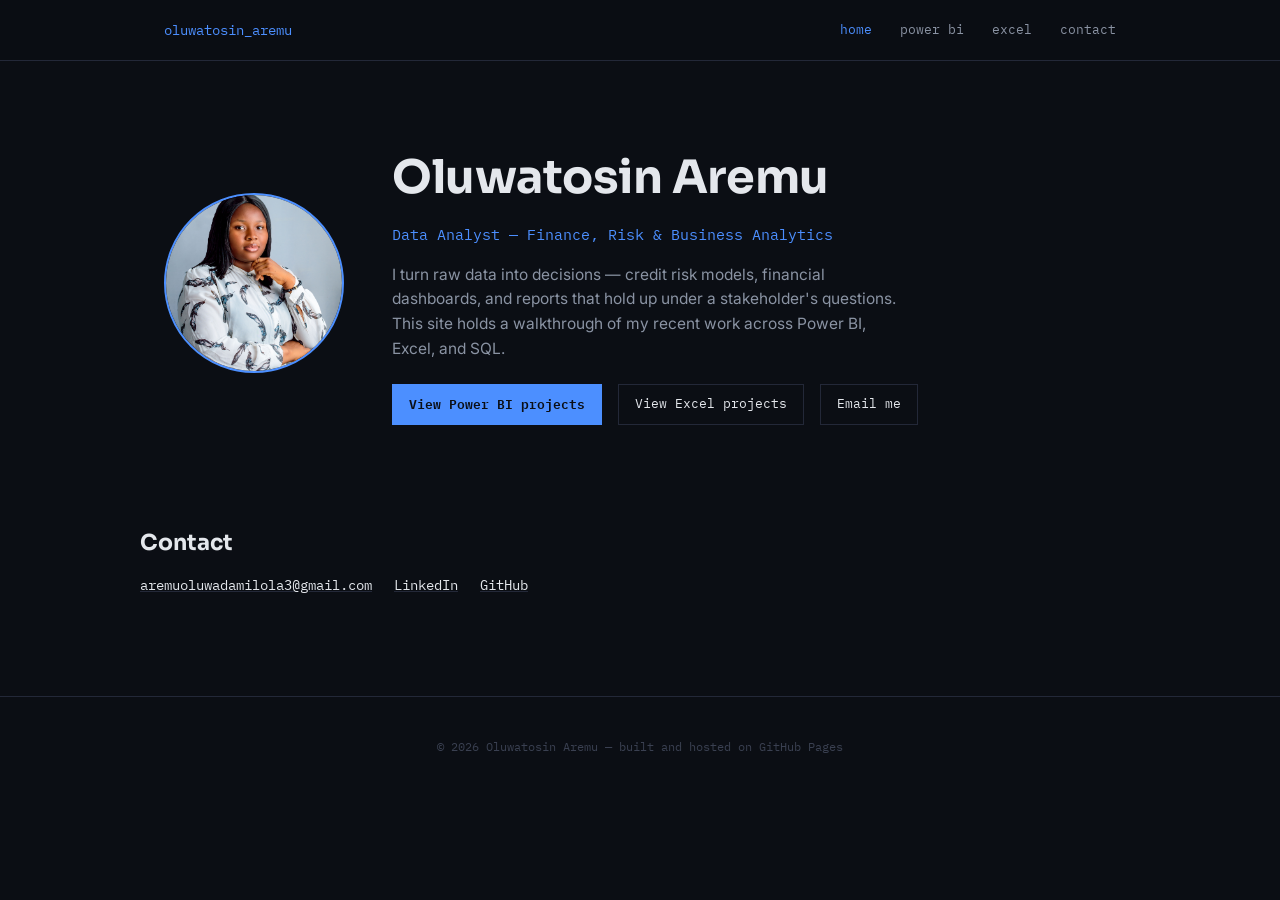
==== commit 7dd4f4a7: "Update index.html" ====
--- a/index.html
+++ b/index.html
@@ -15,8 +15,8 @@
     <div class="brand">oluwatosin_aremu</div>
     <div class="navlinks">
       <a href="index.html" class="active">home</a>
-      <a href="power-bi.html">power bi</a>
-      <a href="excel.html">excel</a>
+      <a href="Power-Bi.html">power bi</a>
+      <a href="Excel.html">excel</a>
       <a href="index.html#contact">contact</a>
     </div>
   </div>
@@ -27,7 +27,7 @@
     <img class="hero-photo" src="images/profile.jpg" alt="Portrait of Oluwatosin Aremu">
     <div>
       <h1>Oluwatosin Aremu</h1>
-      <div class="role">Data Analyst — Risk &amp; Business Analytics</div>
+      <div class="role">Data Analyst — Finance, Risk &amp; Business Analytics</div>
       <p class="bio">
         I turn raw data into decisions — credit risk models, financial dashboards,
         and reports that hold up under a stakeholder's questions. This site holds
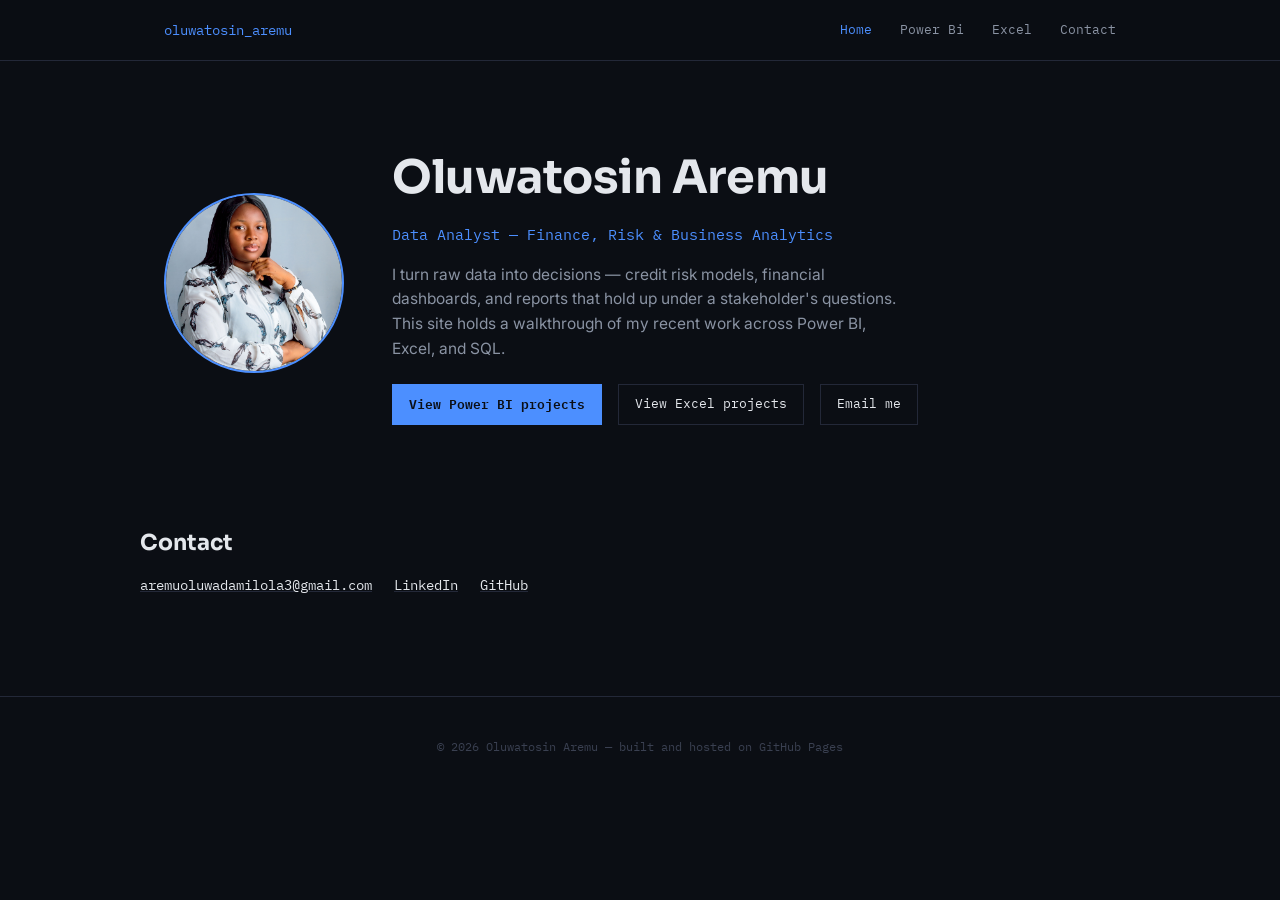
==== commit 2e0873d3: "Update index.html" ====
--- a/index.html
+++ b/index.html
@@ -14,10 +14,10 @@
   <div class="wrap navbar">
     <div class="brand">oluwatosin_aremu</div>
     <div class="navlinks">
-      <a href="index.html" class="active">home</a>
-      <a href="Power-Bi.html">power bi</a>
-      <a href="Excel.html">excel</a>
-      <a href="index.html#contact">contact</a>
+      <a href="index.html" class="active">Home</a>
+      <a href="power-bi.html">Power Bi</a>
+      <a href="excel.html">Excel</a>
+      <a href="index.html#contact">Contact</a>
     </div>
   </div>
 </nav>
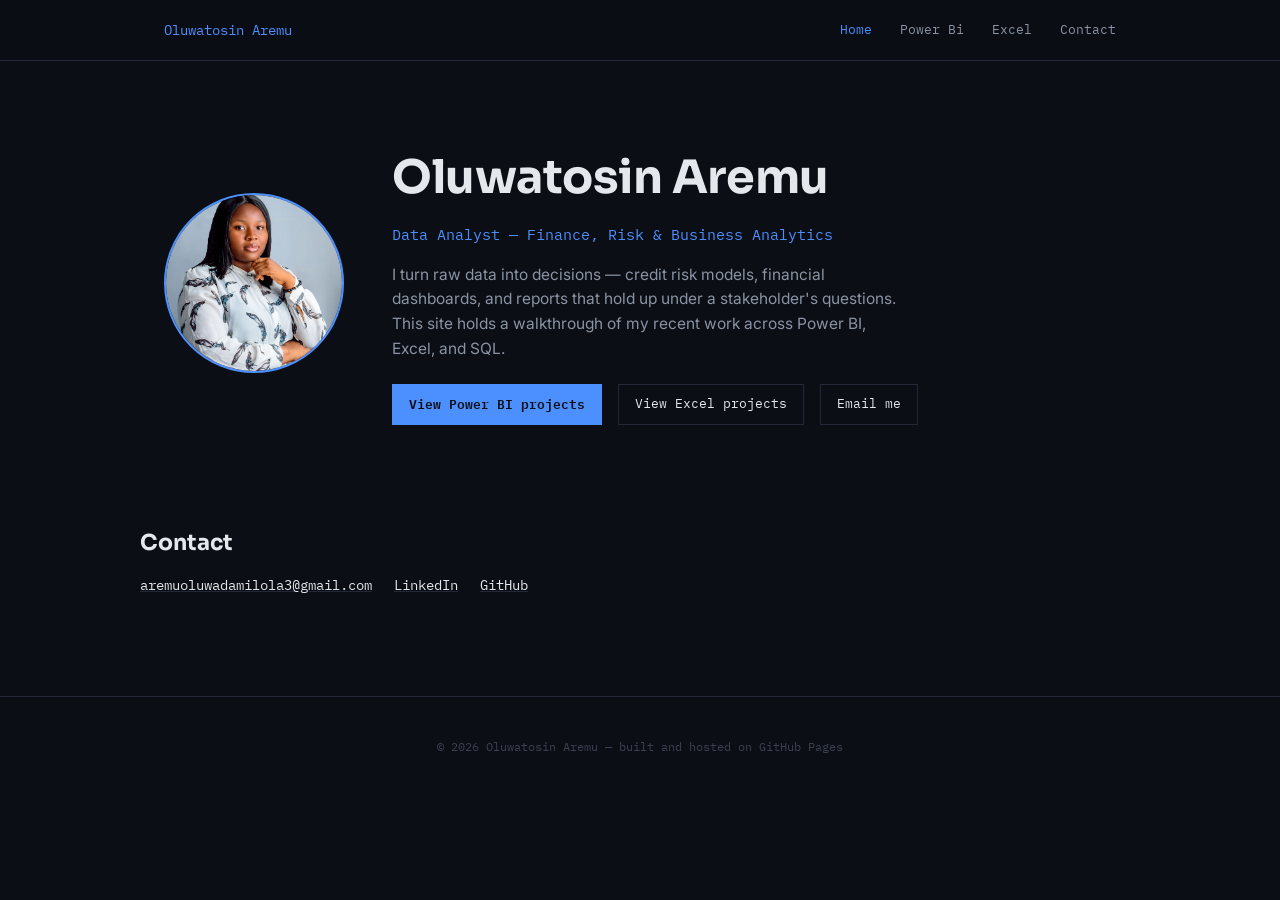
==== commit 8827bbe8: "Update index.html" ====
--- a/index.html
+++ b/index.html
@@ -12,7 +12,7 @@
 
 <nav>
   <div class="wrap navbar">
-    <div class="brand">oluwatosin_aremu</div>
+    <div class="brand">Oluwatosin Aremu</div>
     <div class="navlinks">
       <a href="index.html" class="active">Home</a>
       <a href="power-bi.html">Power Bi</a>
